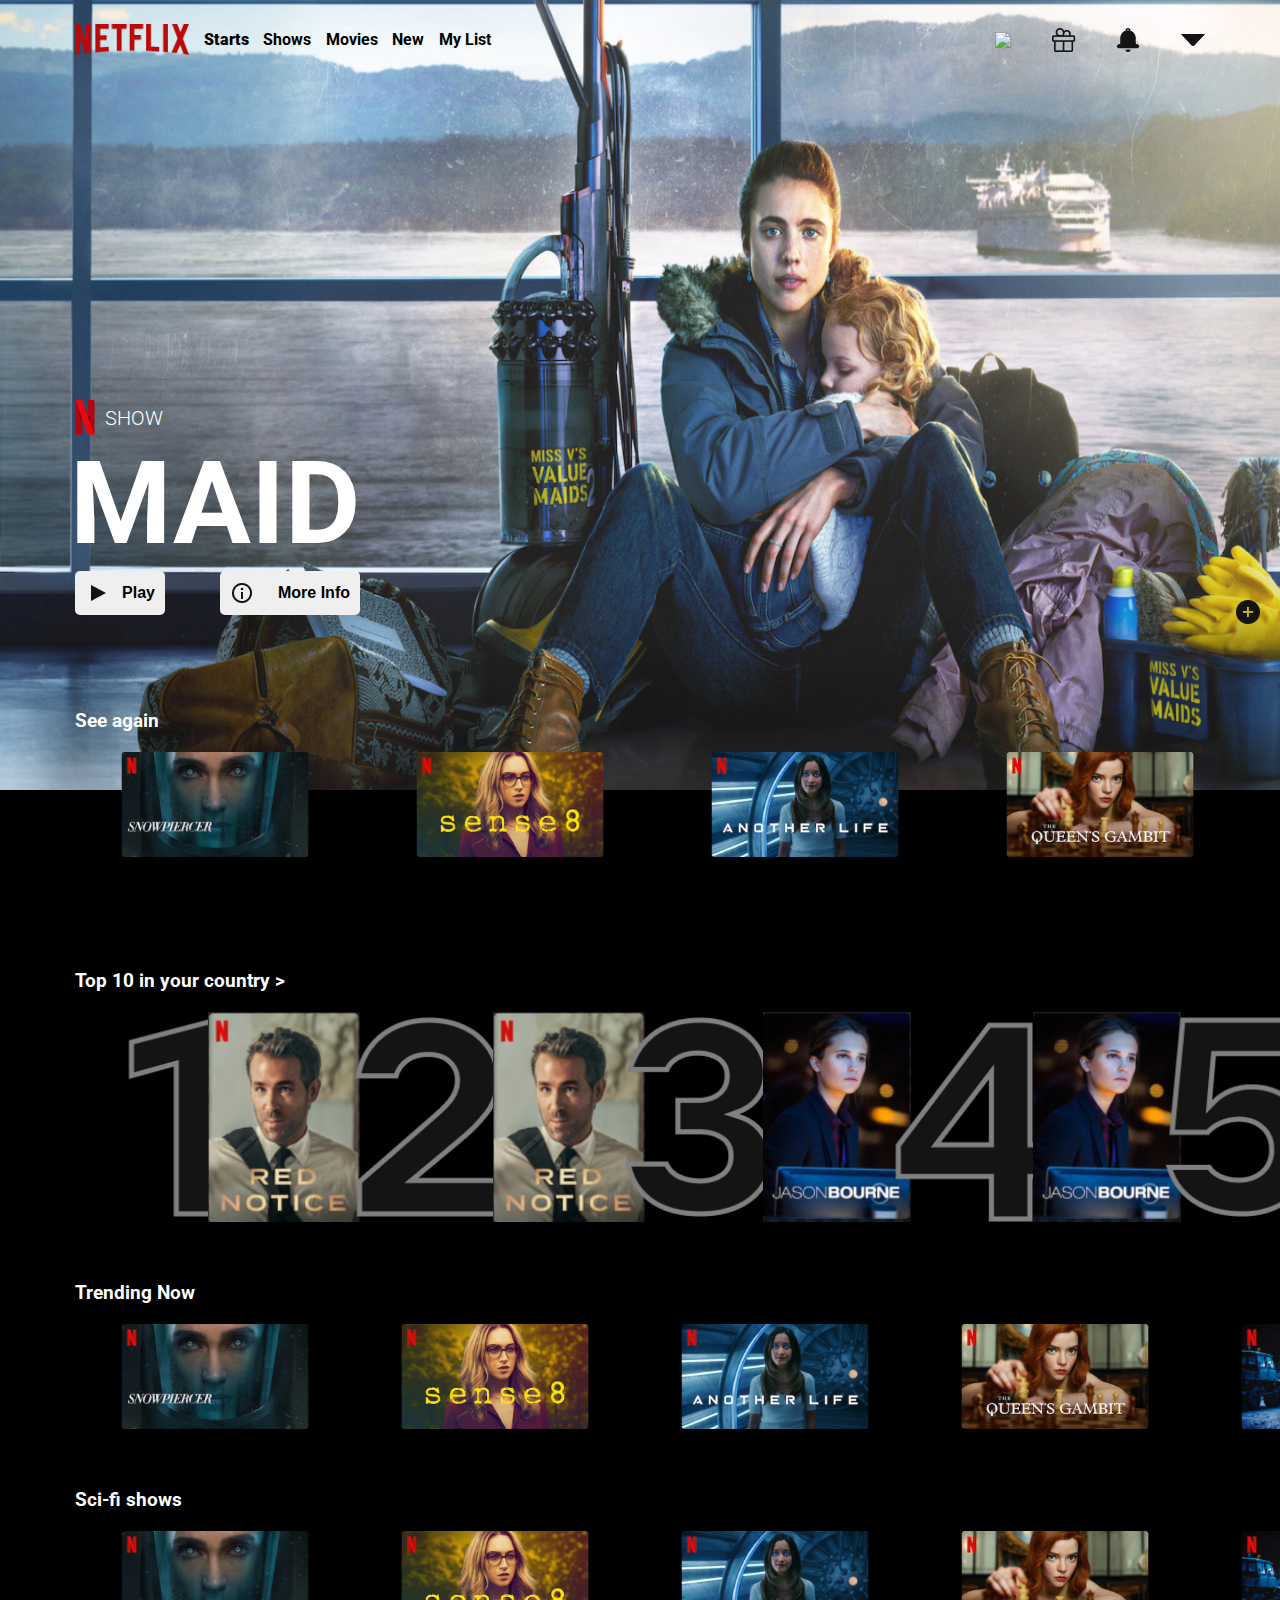
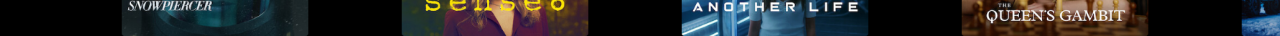
==== index.html @ 11f9db6b "Add files via upload" ====
<!DOCTYPE html>
<html lang="en">
<head>
    <meta charset="UTF-8">
    <meta name="viewport" content="width=device-width, initial-scale=1.0">
    <title>Netflix</title>
    <link rel="stylesheet" href="./style.css">
</head>
<body>
    <div id="top">        
        <nav class="space-between">
            <img src="./assets/NetflixLogoSvg.png"  width="114px" id="nav-logo1">
            <div id="nav-left" class="space-between">
                <img src="./assets/NetflixLogoSvg.png"  width="114px" id="nav-logo">

                <h4><b>Starts</b></h4>
                <h4>Shows</h4>
                <h4>Movies</h4>
                <h4>New</h4>
                <h4>My List</h4>
            </div>


            <div id="nav-right" class="space-between">
                <img src="Search.png" class="nav-icons">
                <img src="./assets/GiftBox.png" class="nav-icons">
                <img src="./assets/NotificationBell.png" class="nav-icons">
                <img src="./assets/DownArrow.png" class="nav-icons">
            </div>
        </nav>

        <header>
            <div id="show" class="space-between">
                <img src="./assets/Netflix_Symbol_RGB 1.png" height="35px">
                <h2>SHOW</h2>
            </div>


            <h1>MAID</h1>

            <div id="header-buttons" class="space-between">
                <button class="header-but space-between" id="play">
                    <img src="./assets/Play.png" alt="play" class="play-img">
                    <h4><b>Play</b></h4>
                </button>
                <button class="header-but space-between" id="details">
                    <img src="./assets/Detail.png" id="detail">
                    <h4>More Info</h4>
                </button>
            </div>
        </header>
        <img src="./assets/Add.png"class="nav-icons" id="add">

    </div>

    <div id="all">
        <div id="content">
            <div id="spl">
                <h3>
                    See again 
                </h3>
                <div class="images-5 space-between" >
                    <img src="./assets/Tile Component-1.png" class="img-5">
                    <img src="./assets/Tile Component-2.png" class="img-5">
                    <img src="./assets/Tile Component-3.png" class="img-5">
                    <img src="./assets/Tile Component-4.png" class="img-5">
                    <img src="./assets/Tile Component-5.png" class="img-5">
                </div>
            </div>
            <h3>Top 10 in your country ></h3>
           
            <div class="top-5 space-between">
                <div class="top-5-card top1">
                    <img src="./assets/Rank - 01.png"  class="rank-img">
                    <img src="./assets/top5-2.png"  class="top-5-img">
                </div>
                
                <div class="top-5-card space-between">
                    <img src="./assets/Rank - 02.png"  class="rank-img">
                    <img src="./assets/top5-2.png"  class="top-5-img">
                </div>
                
                <div class="top-5-card space-between">
                    <img src="./assets/Rank - 03.png"  class="rank-img">
                    <img src="./assets/top5-3.png"  class="top-5-img">
                </div>
                
                <div class="top-5-card space-between">
                    <img src="./assets/Rank - 04.png"  class="rank-img">
                    <img src="./assets/top5-3.png"  class="top-5-img">
                </div>
                
                <div class="top-5-card space-between">
                    <img src="./assets/Rank - 05.png"  class="rank-img">
                    <img src="./assets/top5-2.png"  class="top-5-img">
                </div>
            </div>
            <h3>Trending Now</h3>
            <div class="images-5 space-between">
                <img src="./assets/Tile Component-1.png" alt="snow" class="img-5">
                <img src="./assets/Tile Component-2.png"  class="img-5">
                <img src="./assets/Tile Component-3.png"  class="img-5">
                <img src="./assets/Tile Component-4.png"  class="img-5">
                <img src="./assets/Tile Component-5.png"  class="img-5">
            </div>

            <h3>Sci-fi shows</h3>
            <div class="images-5 space-between">
                <img src="./assets/Tile Component-1.png" alt="snow" class="img-5">
                <img src="./assets/Tile Component-2.png"  class="img-5">
                <img src="./assets/Tile Component-3.png"  class="img-5">
                <img src="./assets/Tile Component-4.png"  class="img-5">
                <img src="./assets/Tile Component-5.png"  class="img-5">
            </div>
        </div>
</body>
</html>
---- style.css ----
@import url('https://fonts.googleapis.com/css2?family=Roboto&display=swap');

*{
    box-sizing: border-box;
    padding: 0;
    margin: 0;
    
}

body{
    font-family: 'Roboto', sans-serif;
    overflow-x: hidden;
}

    .space-evenly{
        display: flex;
        justify-content: space-evenly;
        align-items: center;
    }

    .space-between{
        display: flex;
        justify-content: space-between;
        align-items: center;
    }


    #top{
        background:url(./assets/Title-Image.png);
        background-size: 100% 100%;
        background-repeat: no-repeat;
        padding-left: 75px;
        padding-right: 75px;
        padding-top: 24px;
        height: 850px;
        color: white;
        margin-bottom: -60px;
    }

    #nav-left{
        width: 416px;
    }

    #nav-right{
        width: 210px;
    }

    #nav-logo1{
        display: none;
    }
    header{
        position: absolute;
        top: 400px;
        left: 75px;
    }

    #show{
        width: 120px;
    }

    h2{
        font-size: 20px;
        width: 90px;
        text-align: justify;
        font-weight: 300;
    }

    h1{
        font-size: 116px;
        font-weight: bold;
        margin-left: -5px
    }
    h4{
        color: black;
    }

    .header-but{
        padding: 10px;
        font-size: 16px;
        border: none;
        border-radius: 5px;
    }

    #play{
        width: 90px;

    }

    #details{
        width: 140px;
        color: white;
        
    }

    .top1{
        display: flex;
        justify-content: center;
        align-items: center;
    }

    .top-5-card{
        width: 270px;
    }

    .rank-img, .top-5-img{
        height: 210px;
    }


    #add{
        position: absolute;
        top: 600px;
        right: 20px;
    }

    #all{
        background-color: black;
    }

    #spl{
        position: absolute;
        top: 650px;
        width: 1460px;
    }

    #content{
        color: white;
        padding-left: 75px;
        padding-top: 120px;
    }

    h3{
        margin-top: 60px;
        margin-bottom: 20px;
    }


    .img-5{
        width: 280px;
    }

  
    



@media screen and (max-width: 500px) {
    .space-between, .space-evenly{
        justify-content: center;
        flex-wrap: wrap;
    }

    *{
        padding: 0;
        margin: 0;
    }

    #content{
        padding-left: 0px;
        padding-top: 20px;
        margin: 30px auto 30px auto;
    }

    #body{
        background-color: #141414;
        overflow-x: hidden;
    }

    #nav-left, #nav-right{
        display: none;
    }

    #nav-logo1{
        display: block;
    }
    nav{
        height: 50px;
        background-color: #141414;
        width: 100vw;
    }

    header{
        scale: 0.5;
        top: 10vh;
        left: -40px
    }

    #header-buttons{
        justify-content: flex-start;
    }

    #play, #details{
        justify-content: space-evenly;
        margin-right: 25px;
    }

    #top{
        height: 34vh;
        width: 100vw;
        background: url(./assets/Title-Image.png);
        background-size: contain;
        background-position-y: 50px;
        background-repeat: no-repeat;
        padding-top: 0px;
        padding-left: 0;
    }

    .images-5{
        width: 100vw;
    }

    #add{
        position: absolute;
        top: 25vh;
        right: 20px;
    }

    .img-5{
        margin: 30px auto 30px auto;
    }

    h3{
        text-align: center;
    }

    .top-5-card{
        width: 100vw;
        display: flex;
        justify-content: center;
        margin-bottom: 40px;
    }

    #spl{
        flex-wrap: wrap;
        width: 100vw;
       
    }
}
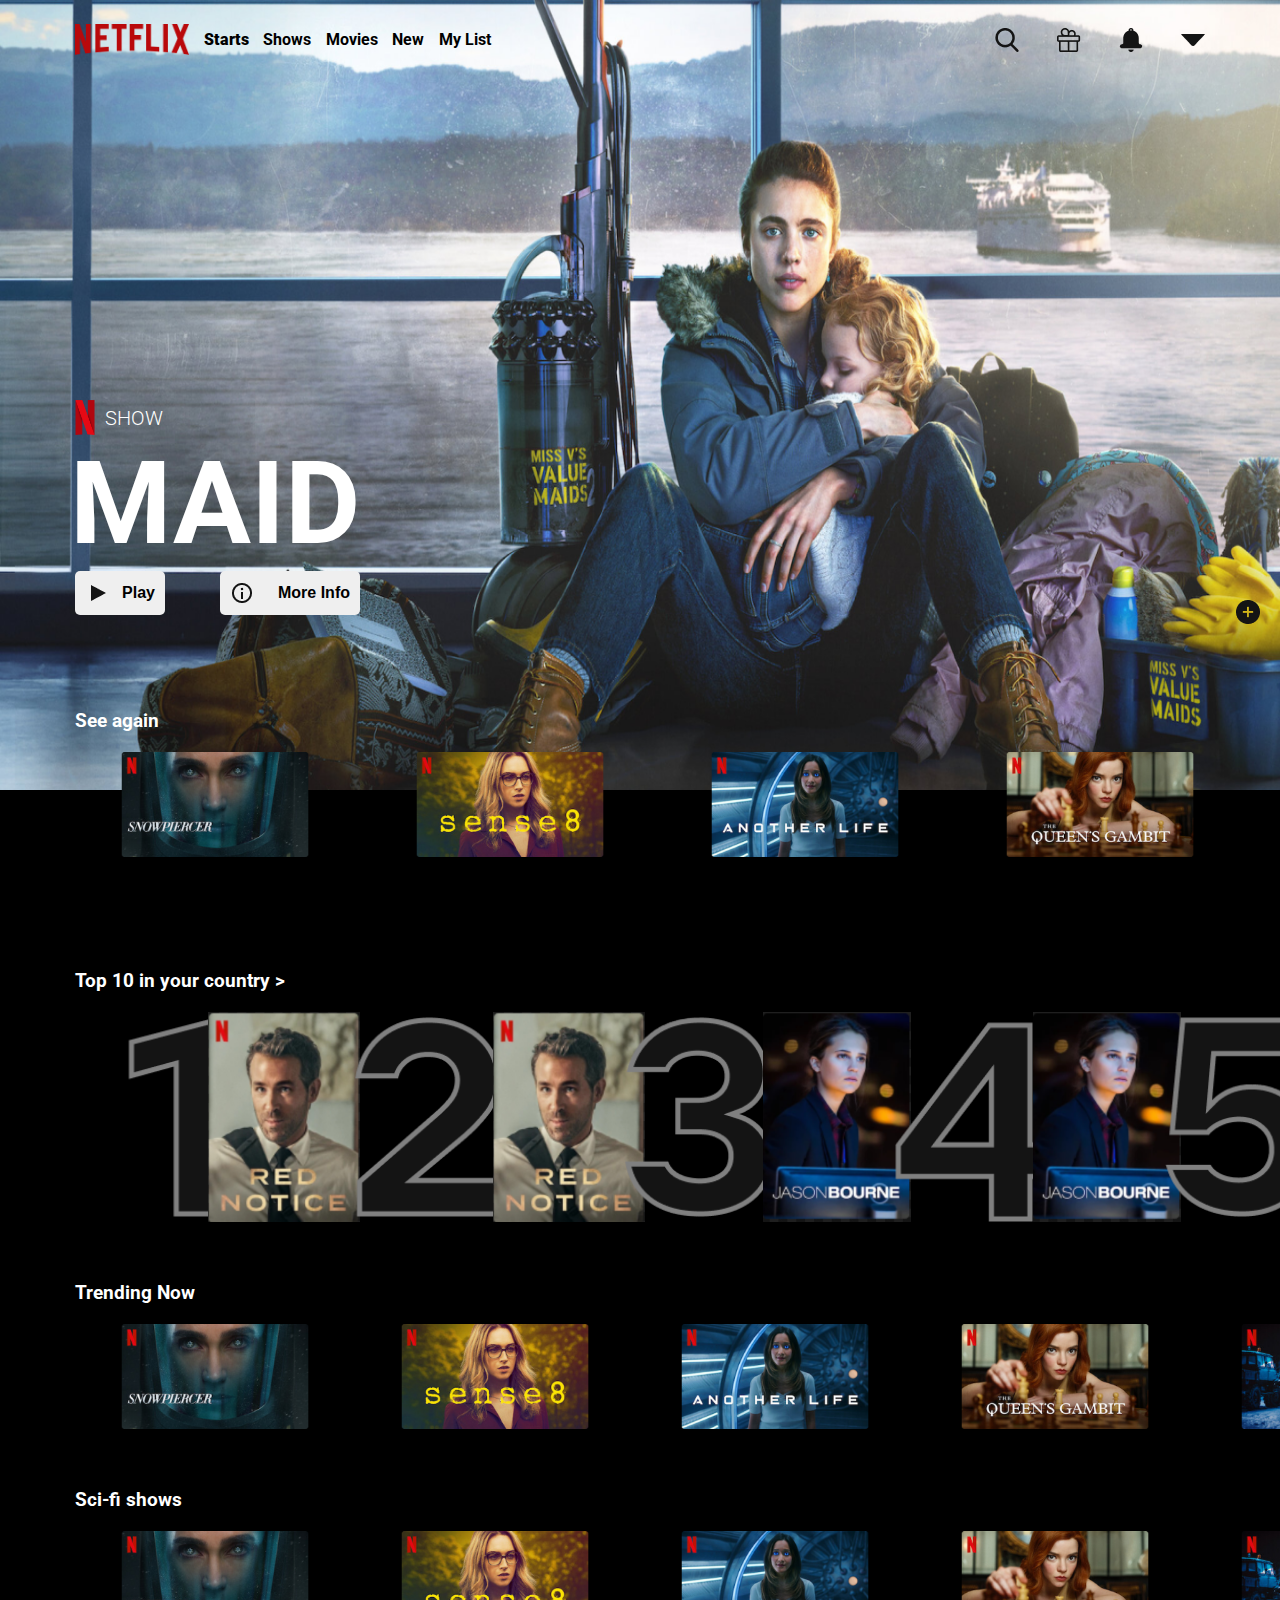
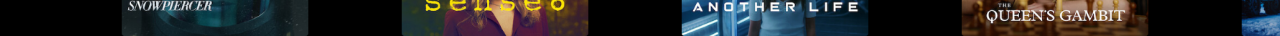
==== commit 2f23a51e: "Update index.html" ====
--- a/index.html
+++ b/index.html
@@ -22,7 +22,7 @@
 
 
             <div id="nav-right" class="space-between">
-                <img src="Search.png" class="nav-icons">
+                <img src="./assets/Search.png" class="nav-icons">
                 <img src="./assets/GiftBox.png" class="nav-icons">
                 <img src="./assets/NotificationBell.png" class="nav-icons">
                 <img src="./assets/DownArrow.png" class="nav-icons">
@@ -114,4 +114,4 @@
             </div>
         </div>
 </body>
-</html>+</html>
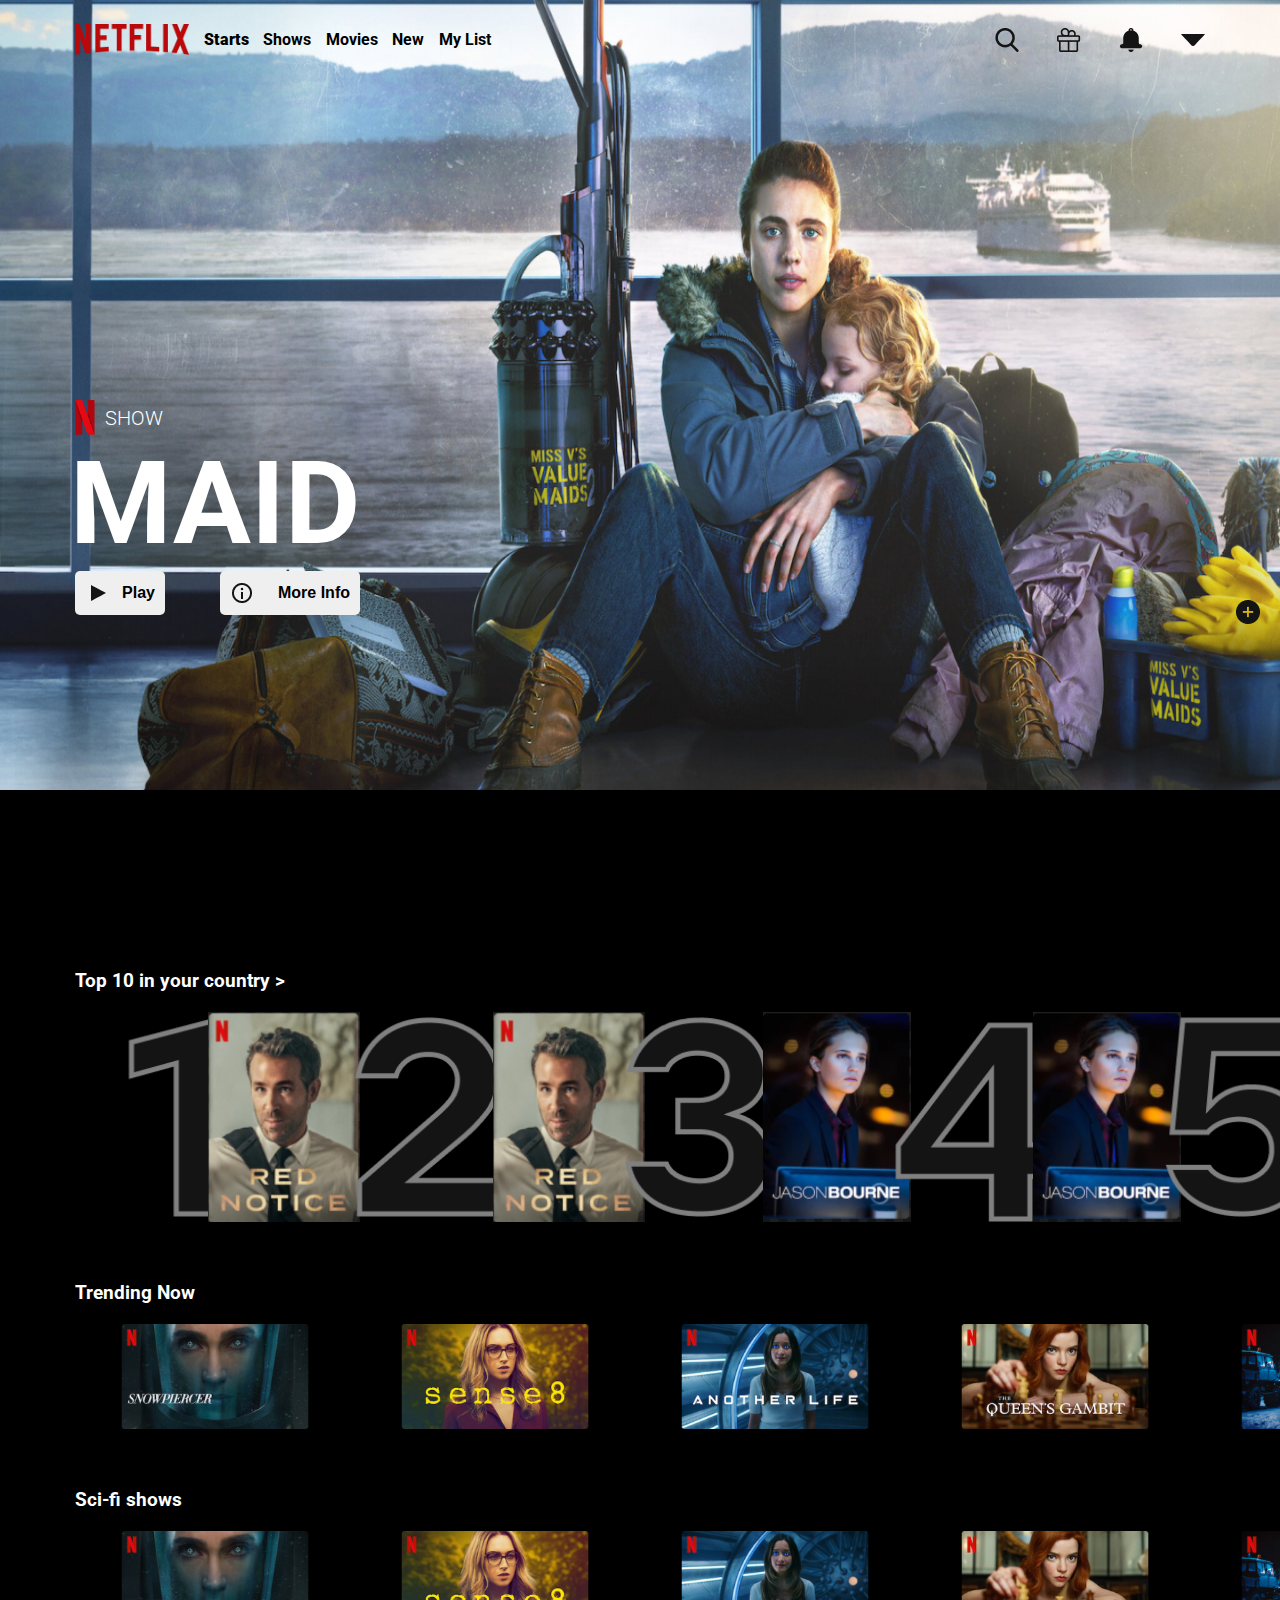
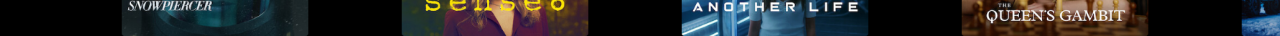
==== commit 7b6096e4: "done" ====
--- a/index.html
+++ b/index.html
@@ -55,18 +55,7 @@
 
     <div id="all">
         <div id="content">
-            <div id="spl">
-                <h3>
-                    See again 
-                </h3>
-                <div class="images-5 space-between" >
-                    <img src="./assets/Tile Component-1.png" class="img-5">
-                    <img src="./assets/Tile Component-2.png" class="img-5">
-                    <img src="./assets/Tile Component-3.png" class="img-5">
-                    <img src="./assets/Tile Component-4.png" class="img-5">
-                    <img src="./assets/Tile Component-5.png" class="img-5">
-                </div>
-            </div>
+
             <h3>Top 10 in your country ></h3>
            
             <div class="top-5 space-between">
